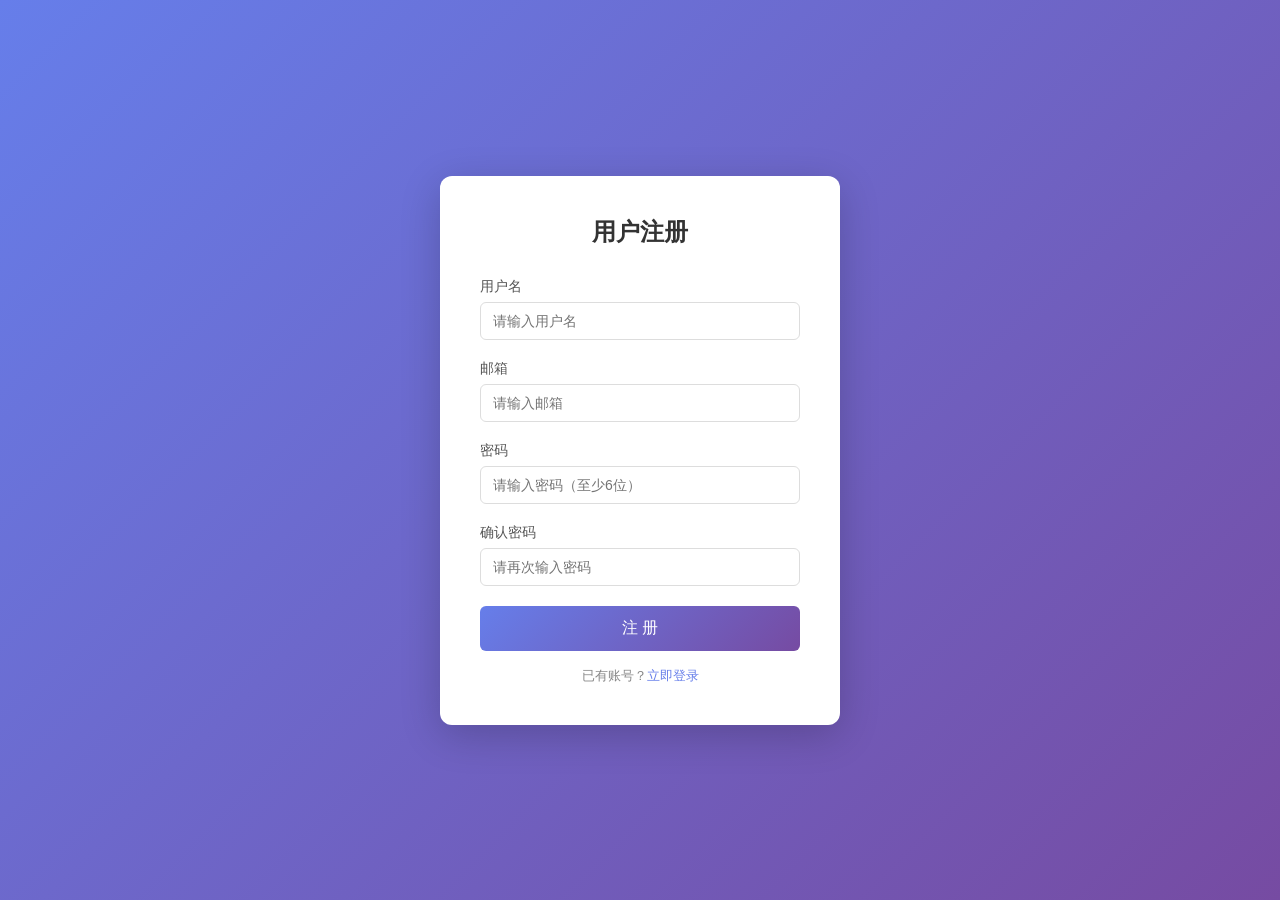
==== index.html @ 48cc1a3b "注册页面初版" ====
<!DOCTYPE html>
<html lang="zh-CN">

<head>
    <meta charset="UTF-8">
    <meta name="viewport" content="width=device-width, initial-scale=1.0">
    <title>注册</title>
    <style>
        * {
            margin: 0;
            padding: 0;
            box-sizing: border-box;
        }

        body {
            font-family: "Microsoft YaHei", Arial, sans-serif;
            background: linear-gradient(135deg, #667eea 0%, #764ba2 100%);
            min-height: 100vh;
            display: flex;
            justify-content: center;
            align-items: center;
        }

        .register-box {
            background: #fff;
            padding: 40px;
            border-radius: 12px;
            box-shadow: 0 10px 40px rgba(0, 0, 0, 0.2);
            width: 400px;
        }

        .register-box h2 {
            text-align: center;
            color: #333;
            margin-bottom: 30px;
        }

        .form-group {
            margin-bottom: 20px;
        }

        .form-group label {
            display: block;
            margin-bottom: 6px;
            color: #555;
            font-size: 14px;
        }

        .form-group input {
            width: 100%;
            padding: 10px 12px;
            border: 1px solid #ddd;
            border-radius: 6px;
            font-size: 14px;
            outline: none;
            transition: border-color 0.3s;
        }

        .form-group input:focus {
            border-color: #667eea;
        }

        .error-msg {
            color: #e74c3c;
            font-size: 12px;
            margin-top: 4px;
            display: none;
        }

        button {
            width: 100%;
            padding: 12px;
            background: linear-gradient(135deg, #667eea 0%, #764ba2 100%);
            color: #fff;
            border: none;
            border-radius: 6px;
            font-size: 16px;
            cursor: pointer;
            transition: opacity 0.3s;
        }

        button:hover {
            opacity: 0.9;
        }

        .login-link {
            text-align: center;
            margin-top: 16px;
            font-size: 13px;
            color: #888;
        }

        .login-link a {
            color: #667eea;
            text-decoration: none;
        }
    </style>
</head>

<body>
    <div class="register-box">
        <h2>用户注册</h2>
        <form id="registerForm">
            <div class="form-group">
                <label>用户名</label>
                <input type="text" id="username" placeholder="请输入用户名">
                <div class="error-msg" id="usernameError">用户名至少2个字符</div>
            </div>

            <div class="form-group">
                <label>邮箱</label>
                <input type="email" id="email" placeholder="请输入邮箱">
                <div class="error-msg" id="emailError">请输入正确的邮箱格式</div>
            </div>

            <div class="form-group">
                <label>密码</label>
                <input type="password" id="password" placeholder="请输入密码（至少6位）">
                <div class="error-msg" id="passwordError">密码至少6位</div>
            </div>

            <div class="form-group">
                <label>确认密码</label>
                <input type="password" id="confirmPassword" placeholder="请再次输入密码">
                <div class="error-msg" id="confirmError">两次密码不一致</div>
            </div>

            <button type="submit">注 册</button>

            <div class="login-link">
                已有账号？<a href="#">立即登录</a>
            </div>
        </form>
    </div>

    <script>
        const form = document.getElementById('registerForm');

        function showError(id, show) {
            document.getElementById(id).style.display = show ? 'block' : 'none';
        }

        form.addEventListener('submit', function (e) {
            e.preventDefault();

            const username = document.getElementById('username').value.trim();
            const email = document.getElementById('email').value.trim();
            const password = document.getElementById('password').value;
            const confirmPassword = document.getElementById('confirmPassword').value;

            let valid = true;

            // 验证用户名
            if (username.length < 2) {
                showError('usernameError', true);
                valid = false;
            } else {
                showError('usernameError', false);
            }

            // 验证邮箱
            const emailReg = /^[^\s@]+@[^\s@]+\.[^\s@]+$/;
            if (!emailReg.test(email)) {
                showError('emailError', true);
                valid = false;
            } else {
                showError('emailError', false);
            }

            // 验证密码
            if (password.length < 6) {
                showError('passwordError', true);
                valid = false;
            } else {
                showError('passwordError', false);
            }

            // 验证确认密码
            if (password !== confirmPassword) {
                showError('confirmError', true);
                valid = false;
            } else {
                showError('confirmError', false);
            }

            if (valid) {
                alert('注册成功！');
            }
        });
    </script>
</body>

</html>
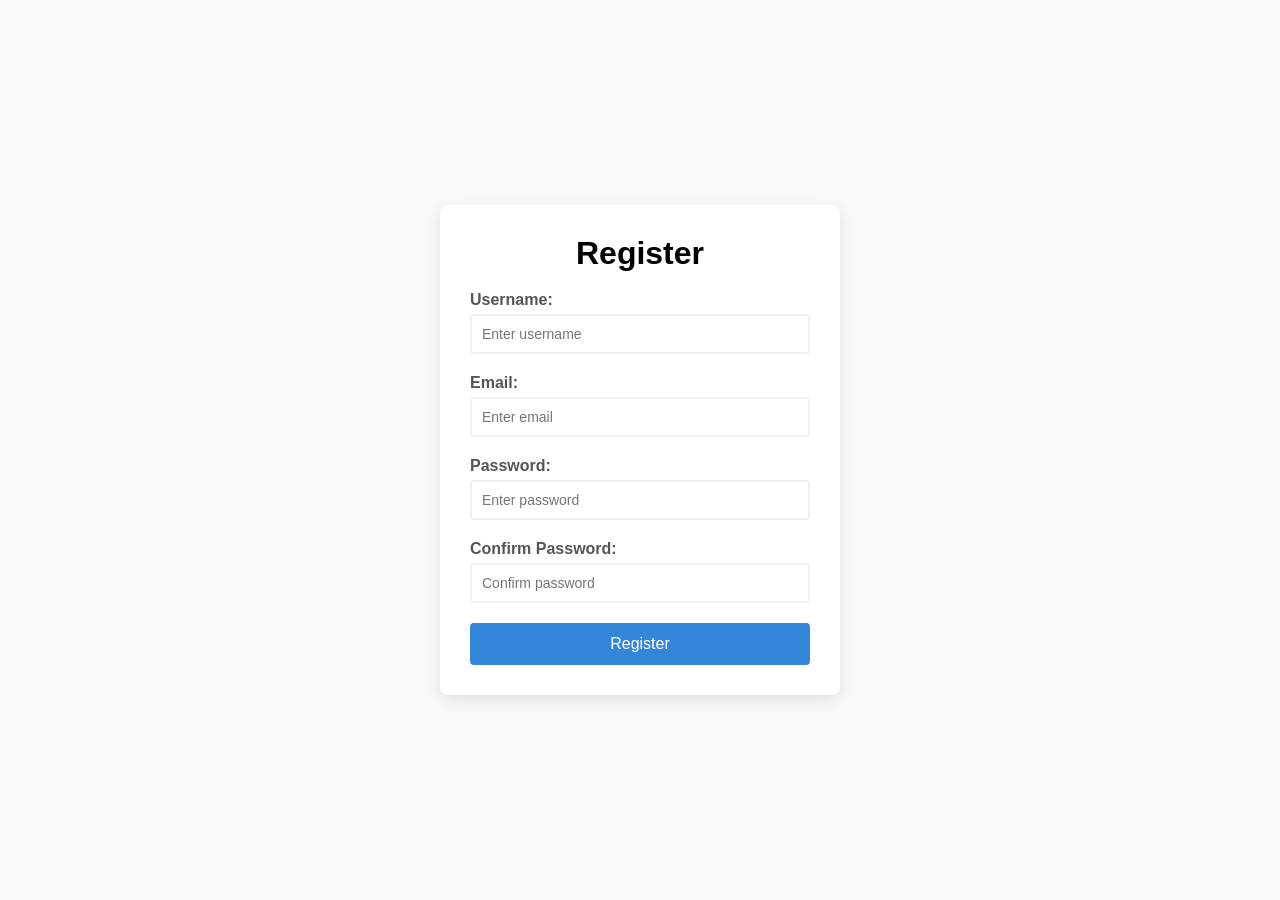
==== commit 4a1e9ff0: "第一周作业 完成注册界面" ====
--- a/index.html
+++ b/index.html
@@ -1,193 +1,45 @@
 <!DOCTYPE html>
-<html lang="zh-CN">
+<html lang="en">
 
 <head>
     <meta charset="UTF-8">
     <meta name="viewport" content="width=device-width, initial-scale=1.0">
-    <title>注册</title>
-    <style>
-        * {
-            margin: 0;
-            padding: 0;
-            box-sizing: border-box;
-        }
-
-        body {
-            font-family: "Microsoft YaHei", Arial, sans-serif;
-            background: linear-gradient(135deg, #667eea 0%, #764ba2 100%);
-            min-height: 100vh;
-            display: flex;
-            justify-content: center;
-            align-items: center;
-        }
-
-        .register-box {
-            background: #fff;
-            padding: 40px;
-            border-radius: 12px;
-            box-shadow: 0 10px 40px rgba(0, 0, 0, 0.2);
-            width: 400px;
-        }
-
-        .register-box h2 {
-            text-align: center;
-            color: #333;
-            margin-bottom: 30px;
-        }
-
-        .form-group {
-            margin-bottom: 20px;
-        }
-
-        .form-group label {
-            display: block;
-            margin-bottom: 6px;
-            color: #555;
-            font-size: 14px;
-        }
-
-        .form-group input {
-            width: 100%;
-            padding: 10px 12px;
-            border: 1px solid #ddd;
-            border-radius: 6px;
-            font-size: 14px;
-            outline: none;
-            transition: border-color 0.3s;
-        }
-
-        .form-group input:focus {
-            border-color: #667eea;
-        }
-
-        .error-msg {
-            color: #e74c3c;
-            font-size: 12px;
-            margin-top: 4px;
-            display: none;
-        }
-
-        button {
-            width: 100%;
-            padding: 12px;
-            background: linear-gradient(135deg, #667eea 0%, #764ba2 100%);
-            color: #fff;
-            border: none;
-            border-radius: 6px;
-            font-size: 16px;
-            cursor: pointer;
-            transition: opacity 0.3s;
-        }
-
-        button:hover {
-            opacity: 0.9;
-        }
-
-        .login-link {
-            text-align: center;
-            margin-top: 16px;
-            font-size: 13px;
-            color: #888;
-        }
-
-        .login-link a {
-            color: #667eea;
-            text-decoration: none;
-        }
-    </style>
+    <title>New Form</title>
+    <link rel="stylesheet" href="style.css" />
 </head>
 
 <body>
-    <div class="register-box">
-        <h2>用户注册</h2>
-        <form id="registerForm">
-            <div class="form-group">
-                <label>用户名</label>
-                <input type="text" id="username" placeholder="请输入用户名">
-                <div class="error-msg" id="usernameError">用户名至少2个字符</div>
+    <div class="container">
+        <form id="registration-form">
+            <h1>Register</h1>
+            <div class="form-item">
+                <label for="username">Username:</label>
+                <input type="text" id="username" placeholder="Enter username" />
+                <small></small>
             </div>
 
-            <div class="form-group">
-                <label>邮箱</label>
-                <input type="email" id="email" placeholder="请输入邮箱">
-                <div class="error-msg" id="emailError">请输入正确的邮箱格式</div>
+            <div class="form-item">
+                <label for="email">Email:</label>
+                <input type="email" id="email" placeholder="Enter email" />
+                <small></small>
             </div>
 
-            <div class="form-group">
-                <label>密码</label>
-                <input type="password" id="password" placeholder="请输入密码（至少6位）">
-                <div class="error-msg" id="passwordError">密码至少6位</div>
+            <div class="form-item">
+                <label for="password">Password:</label>
+                <input type="password" id="password" placeholder="Enter password" /> <small></small>
             </div>
 
-            <div class="form-group">
-                <label>确认密码</label>
-                <input type="password" id="confirmPassword" placeholder="请再次输入密码">
-                <div class="error-msg" id="confirmError">两次密码不一致</div>
+            <div class="form-item">
+                <label for="confirm-password">Confirm Password:</label>
+                <input type="password" id="confirm-password" placeholder="Confirm password" />
+                <small></small>
             </div>
 
-            <button type="submit">注 册</button>
+            <button type="submit">Register</button>
 
-            <div class="login-link">
-                已有账号？<a href="#">立即登录</a>
-            </div>
         </form>
-    </div>
-
-    <script>
-        const form = document.getElementById('registerForm');
-
-        function showError(id, show) {
-            document.getElementById(id).style.display = show ? 'block' : 'none';
-        }
-
-        form.addEventListener('submit', function (e) {
-            e.preventDefault();
-
-            const username = document.getElementById('username').value.trim();
-            const email = document.getElementById('email').value.trim();
-            const password = document.getElementById('password').value;
-            const confirmPassword = document.getElementById('confirmPassword').value;
-
-            let valid = true;
-
-            // 验证用户名
-            if (username.length < 2) {
-                showError('usernameError', true);
-                valid = false;
-            } else {
-                showError('usernameError', false);
-            }
-
-            // 验证邮箱
-            const emailReg = /^[^\s@]+@[^\s@]+\.[^\s@]+$/;
-            if (!emailReg.test(email)) {
-                showError('emailError', true);
-                valid = false;
-            } else {
-                showError('emailError', false);
-            }
-
-            // 验证密码
-            if (password.length < 6) {
-                showError('passwordError', true);
-                valid = false;
-            } else {
-                showError('passwordError', false);
-            }
-
-            // 验证确认密码
-            if (password !== confirmPassword) {
-                showError('confirmError', true);
-                valid = false;
-            } else {
-                showError('confirmError', false);
-            }
-
-            if (valid) {
-                alert('注册成功！');
-            }
-        });
-    </script>
+        <div></div>
+        <script src="script.js"></script>
 </body>
 
 </html>
--- a/style.css
+++ b/style.css
@@ -0,0 +1,93 @@
+* {
+    margin: 0;
+    padding: 0;
+    box-sizing: border-box;
+}
+
+body {
+    background-color: #f9f9f9;
+    font-family: sans-serif;
+    display: flex;
+    justify-content: center;
+    align-items: center;
+    min-height: 100vh;
+}
+
+.container {
+    background-color: #fff;
+    border-radius: 8px;
+    box-shadow: 0px 5px 15px rgba(0, 0, 0, 0.1);
+    width: 100%;
+    max-width: 400px;
+    padding: 30px;
+    overflow: hidden;
+}
+
+h1 {
+    text-align: center;
+    margin-bottom: 1.2rem;
+}
+
+.form-item {
+    margin-bottom: 20px;
+    position: relative;
+}
+
+label {
+    display: block;
+    margin-bottom: 5px;
+    color: #555;
+    font-weight: bold;
+}
+
+input {
+    border: 2px solid #f0f0f0;
+    border-radius: 4px;
+    display: block;
+    width: 100%;
+    padding: 10px;
+    font-size: 14px;
+}
+
+input:focus {
+    outline: none;
+    border-color: #3498db;
+}
+
+small {
+    visibility: hidden;
+    position: absolute;
+    bottom: -18px;
+    left: 0;
+    font-size: 12px;
+}
+
+button {
+    cursor: pointer;
+    background: #3486db;
+    border: none;
+    color: white;
+    display: block;
+    font-size: 1rem;
+    margin-top: 20px;
+    padding: 12px;
+    border-radius: 4px;
+    width: 100%;
+}
+
+button:hover {
+    background-color: #2980b9;
+}
+
+.form-item.error input {
+    border-color: #e74c3c;
+}
+
+.form-item.success input {
+    border-color: #2ecc71;
+}
+
+.form-item.error small {
+    visibility: visible;
+    color: #e74c3c;
+}
